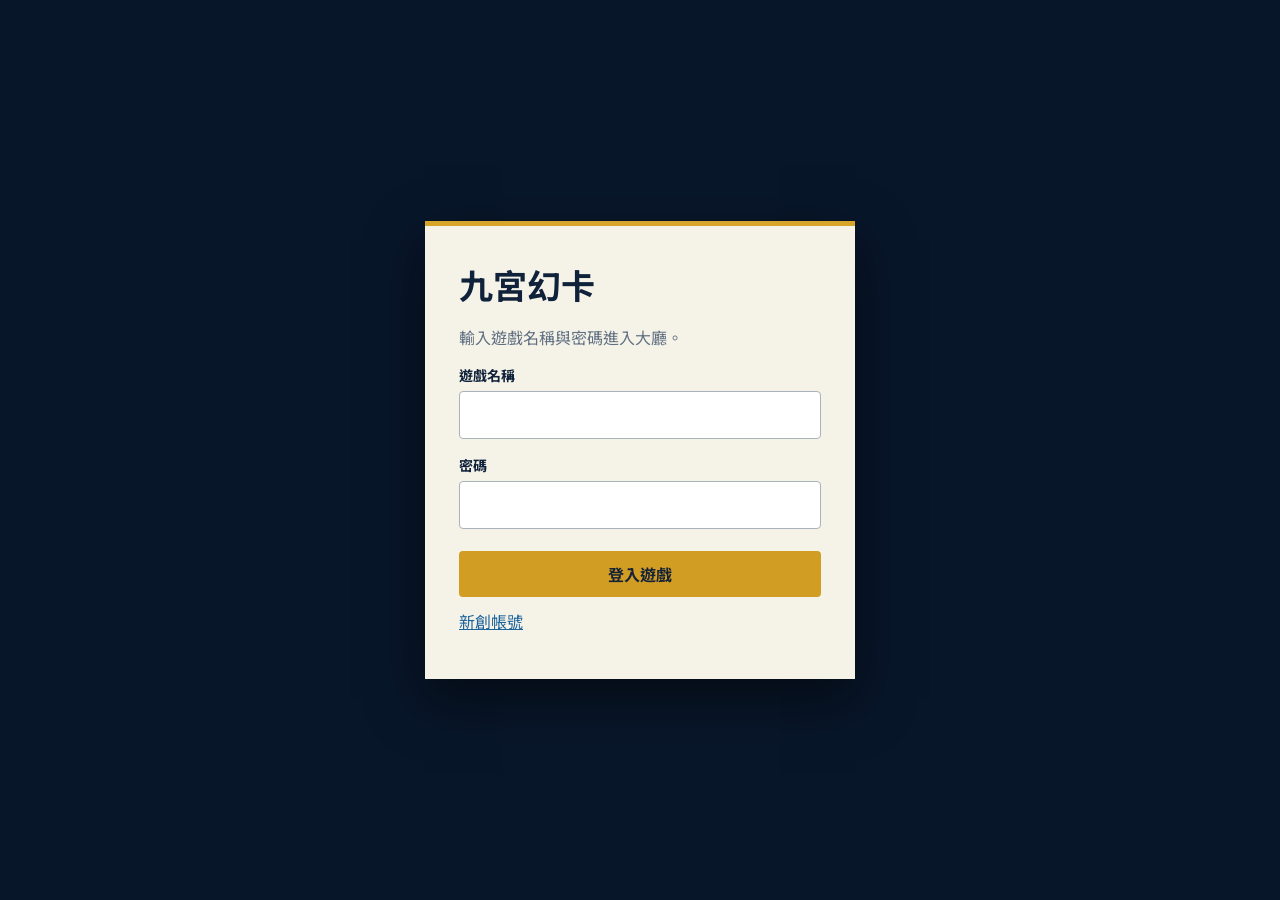
==== src/main/resources/static/index.html @ 582e657a "Initial commit of Triple Triad project" ====
<!doctype html><html lang="zh-Hant"><head><meta charset="utf-8"><meta name="viewport" content="width=device-width,initial-scale=1"><title>九宮幻卡</title><link rel="stylesheet" href="style.css"></head><body>
<main id="app"></main><div id="toast" role="status"></div><script src="app.js"></script>
</body></html>
---- src/main/resources/static/style.css ----
@import url('https://fonts.googleapis.com/css2?family=Noto+Sans+TC:wght@400;500;700;900&display=swap');
:root{--ink:#10213a;--navy:#08162a;--paper:#f5f2e8;--gold:#d8a52b;--red:#b8433c;--blue:#3c77aa;--line:#c8c7c0;--muted:#607080}*{box-sizing:border-box}body{margin:0;background:#e8e9e5;color:var(--ink);font-family:'Noto Sans TC',sans-serif}button,input,select{font:inherit}button{cursor:pointer}.top{background:var(--navy);color:#fff;padding:18px max(22px,calc((100% - 1160px)/2));border-bottom:4px solid var(--gold);display:flex;align-items:center;justify-content:space-between}.brand{font-size:26px;font-weight:900;color:#f6ca4a;letter-spacing:0}.brand small{display:block;color:#d2d9e4;font-size:12px;font-weight:400}.shell{max-width:1160px;margin:0 auto;padding:30px 22px}.auth{min-height:100vh;background:var(--navy);display:grid;place-items:center;padding:24px}.auth-panel{width:min(430px,100%);background:var(--paper);border-top:5px solid var(--gold);padding:34px;box-shadow:0 20px 50px #0008}.auth-panel h1{margin:0;font-size:34px}.auth-panel p{color:var(--muted)}label{font-weight:700;font-size:14px;display:block;margin:16px 0 6px}input,select{border:1px solid #aab2ba;border-radius:4px;padding:11px;width:100%;background:#fff}.primary,.secondary,.danger{border:0;border-radius:4px;padding:11px 16px;font-weight:700}.primary{background:#d19d22;color:#162238}.secondary{background:#e1e5e9;color:var(--ink)}.danger{background:var(--red);color:#fff}.wide{width:100%;margin-top:22px}.linkbtn{border:0;background:none;color:#1c639b;text-decoration:underline;padding:12px 0}.menu-grid{display:grid;grid-template-columns:repeat(4,1fr);gap:16px;margin-top:34px}.menu{min-height:180px;background:#fff;border:1px solid var(--line);border-top:4px solid var(--gold);padding:22px;text-align:left}.menu b{font-size:20px;display:block;margin-top:38px}.menu span{color:var(--muted);font-size:13px}.section-head{display:flex;align-items:center;justify-content:space-between;margin:22px 0}.section-head h2{margin:0}.panel{background:#fff;border:1px solid var(--line);padding:20px}.room-list{display:grid;gap:10px}.room{border:1px solid var(--line);padding:15px;display:flex;align-items:center;gap:15px}.room strong{display:block}.room small{color:var(--muted)}.room .primary{margin-left:auto}.split{display:grid;grid-template-columns:1fr 1fr;gap:20px}.rule-list{display:grid;gap:10px}.rule{background:#fff;border:1px solid var(--line);padding:20px;text-align:left}.rule:hover,.menu:hover{border-color:#bd8510}.rule b{font-size:18px}.rule p{margin:7px 0 0;color:var(--muted);font-size:13px}.cards{display:grid;grid-template-columns:repeat(auto-fill,minmax(120px,1fr));gap:10px}.card{position:relative;aspect-ratio: .72;border:3px solid #b48117;background:#183956;color:white;padding:6px;box-shadow:inset 0 0 0 2px #e4ba46;user-select:none}.card.selected{outline:4px solid #47a46f;transform:translateY(-2px)}.card .stars{color:#ffd050;letter-spacing:1px;font-size:12px}.card h4{font-size:12px;margin:9px 0;min-height:35px}.nums{position:absolute;inset:38% 12% 13%;font-weight:900;font-size:18px}.nums i{font-style:normal;position:absolute}.nums .t{top:-25px;left:43%}.nums .r{right:-2px;top:40%}.nums .b{bottom:-25px;left:43%}.nums .l{left:-2px;top:40%}.card .element{position:absolute;bottom:5px;right:7px;font-size:11px}.game{min-height:100vh;background:#162432}.game .top{background:#08111d}.arena{max-width:1040px;margin:0 auto;padding:20px}.status{text-align:center;color:#fff;background:#101923;padding:12px;border:1px solid #55616e}.timer{color:#ffd14d;font-weight:900}.battle-layout{display:grid;grid-template-columns:180px 1fr 180px;gap:20px;align-items:center;margin-top:20px}.fighter{background:#101923;color:#fff;border:1px solid #56616c;padding:16px;text-align:center}.avatar{width:78px;height:78px;border-radius:50%;background:#405d7d;margin:10px auto;border:3px solid var(--gold);display:grid;place-items:center;font-size:36px}.board{display:grid;grid-template-columns:repeat(3,1fr);gap:6px;background:#071018;padding:8px;aspect-ratio:1}.cell{background:#263443;border:1px solid #5b6871;position:relative;display:grid;place-items:center}.cell .card{width:88%;height:auto}.hand{display:grid;grid-template-columns:repeat(5,1fr);gap:8px;margin-top:20px}.hand .card{cursor:pointer}.hand .card.used{opacity:.22;pointer-events:none}.dialog{position:fixed;inset:0;background:#0008;display:grid;place-items:center;padding:20px}.dialog .panel{width:min(500px,100%)}#toast{position:fixed;right:18px;bottom:18px;background:#13263d;color:#fff;padding:12px 16px;display:none;border-left:4px solid var(--gold)}@media(max-width:720px){.menu-grid{grid-template-columns:1fr 1fr}.split,.battle-layout{grid-template-columns:1fr}.fighter{display:flex;align-items:center;justify-content:center;gap:12px}.avatar{margin:0}.battle-layout .fighter:last-child{order:3}.board{max-width:480px;width:100%;margin:auto}.top{padding:14px 18px}.brand{font-size:22px}.hand .card h4{font-size:10px}.shell{padding:20px 15px}.room{align-items:flex-start;flex-wrap:wrap}.room .primary{margin-left:0}}
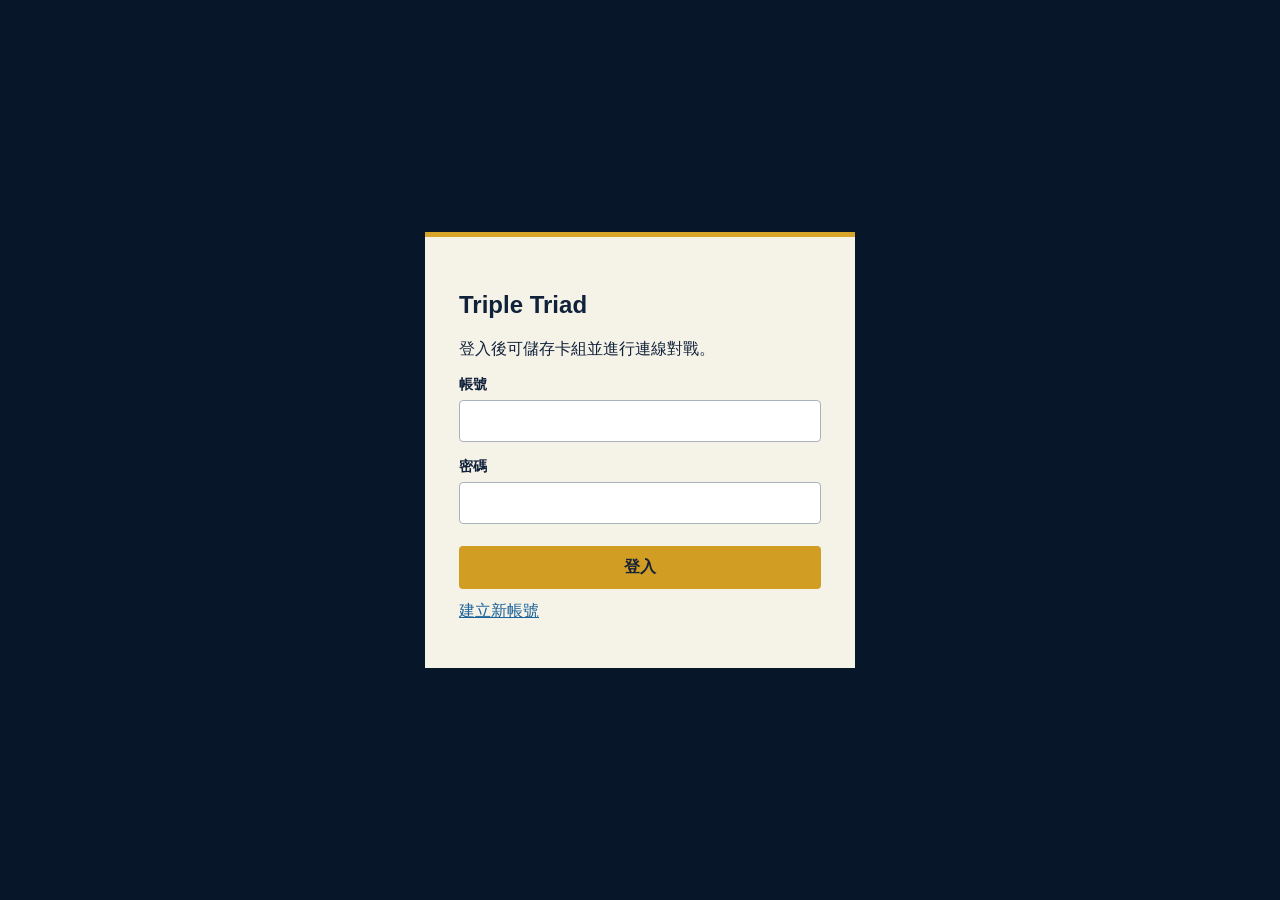
==== commit f9aa325b: "Version_2" ====
--- a/src/main/resources/static/index.html
+++ b/src/main/resources/static/index.html
@@ -1,3 +1,3 @@
 <!doctype html><html lang="zh-Hant"><head><meta charset="utf-8"><meta name="viewport" content="width=device-width,initial-scale=1"><title>九宮幻卡</title><link rel="stylesheet" href="style.css"></head><body>
-<main id="app"></main><div id="toast" role="status"></div><script src="app.js"></script>
+<main id="app"></main><div id="toast" role="status"></div><script src="app.js?v=20260808-7"></script>
 </body></html>
--- a/src/main/resources/static/style.css
+++ b/src/main/resources/static/style.css
@@ -1,2 +1 @@
-@import url('https://fonts.googleapis.com/css2?family=Noto+Sans+TC:wght@400;500;700;900&display=swap');
-:root{--ink:#10213a;--navy:#08162a;--paper:#f5f2e8;--gold:#d8a52b;--red:#b8433c;--blue:#3c77aa;--line:#c8c7c0;--muted:#607080}*{box-sizing:border-box}body{margin:0;background:#e8e9e5;color:var(--ink);font-family:'Noto Sans TC',sans-serif}button,input,select{font:inherit}button{cursor:pointer}.top{background:var(--navy);color:#fff;padding:18px max(22px,calc((100% - 1160px)/2));border-bottom:4px solid var(--gold);display:flex;align-items:center;justify-content:space-between}.brand{font-size:26px;font-weight:900;color:#f6ca4a;letter-spacing:0}.brand small{display:block;color:#d2d9e4;font-size:12px;font-weight:400}.shell{max-width:1160px;margin:0 auto;padding:30px 22px}.auth{min-height:100vh;background:var(--navy);display:grid;place-items:center;padding:24px}.auth-panel{width:min(430px,100%);background:var(--paper);border-top:5px solid var(--gold);padding:34px;box-shadow:0 20px 50px #0008}.auth-panel h1{margin:0;font-size:34px}.auth-panel p{color:var(--muted)}label{font-weight:700;font-size:14px;display:block;margin:16px 0 6px}input,select{border:1px solid #aab2ba;border-radius:4px;padding:11px;width:100%;background:#fff}.primary,.secondary,.danger{border:0;border-radius:4px;padding:11px 16px;font-weight:700}.primary{background:#d19d22;color:#162238}.secondary{background:#e1e5e9;color:var(--ink)}.danger{background:var(--red);color:#fff}.wide{width:100%;margin-top:22px}.linkbtn{border:0;background:none;color:#1c639b;text-decoration:underline;padding:12px 0}.menu-grid{display:grid;grid-template-columns:repeat(4,1fr);gap:16px;margin-top:34px}.menu{min-height:180px;background:#fff;border:1px solid var(--line);border-top:4px solid var(--gold);padding:22px;text-align:left}.menu b{font-size:20px;display:block;margin-top:38px}.menu span{color:var(--muted);font-size:13px}.section-head{display:flex;align-items:center;justify-content:space-between;margin:22px 0}.section-head h2{margin:0}.panel{background:#fff;border:1px solid var(--line);padding:20px}.room-list{display:grid;gap:10px}.room{border:1px solid var(--line);padding:15px;display:flex;align-items:center;gap:15px}.room strong{display:block}.room small{color:var(--muted)}.room .primary{margin-left:auto}.split{display:grid;grid-template-columns:1fr 1fr;gap:20px}.rule-list{display:grid;gap:10px}.rule{background:#fff;border:1px solid var(--line);padding:20px;text-align:left}.rule:hover,.menu:hover{border-color:#bd8510}.rule b{font-size:18px}.rule p{margin:7px 0 0;color:var(--muted);font-size:13px}.cards{display:grid;grid-template-columns:repeat(auto-fill,minmax(120px,1fr));gap:10px}.card{position:relative;aspect-ratio: .72;border:3px solid #b48117;background:#183956;color:white;padding:6px;box-shadow:inset 0 0 0 2px #e4ba46;user-select:none}.card.selected{outline:4px solid #47a46f;transform:translateY(-2px)}.card .stars{color:#ffd050;letter-spacing:1px;font-size:12px}.card h4{font-size:12px;margin:9px 0;min-height:35px}.nums{position:absolute;inset:38% 12% 13%;font-weight:900;font-size:18px}.nums i{font-style:normal;position:absolute}.nums .t{top:-25px;left:43%}.nums .r{right:-2px;top:40%}.nums .b{bottom:-25px;left:43%}.nums .l{left:-2px;top:40%}.card .element{position:absolute;bottom:5px;right:7px;font-size:11px}.game{min-height:100vh;background:#162432}.game .top{background:#08111d}.arena{max-width:1040px;margin:0 auto;padding:20px}.status{text-align:center;color:#fff;background:#101923;padding:12px;border:1px solid #55616e}.timer{color:#ffd14d;font-weight:900}.battle-layout{display:grid;grid-template-columns:180px 1fr 180px;gap:20px;align-items:center;margin-top:20px}.fighter{background:#101923;color:#fff;border:1px solid #56616c;padding:16px;text-align:center}.avatar{width:78px;height:78px;border-radius:50%;background:#405d7d;margin:10px auto;border:3px solid var(--gold);display:grid;place-items:center;font-size:36px}.board{display:grid;grid-template-columns:repeat(3,1fr);gap:6px;background:#071018;padding:8px;aspect-ratio:1}.cell{background:#263443;border:1px solid #5b6871;position:relative;display:grid;place-items:center}.cell .card{width:88%;height:auto}.hand{display:grid;grid-template-columns:repeat(5,1fr);gap:8px;margin-top:20px}.hand .card{cursor:pointer}.hand .card.used{opacity:.22;pointer-events:none}.dialog{position:fixed;inset:0;background:#0008;display:grid;place-items:center;padding:20px}.dialog .panel{width:min(500px,100%)}#toast{position:fixed;right:18px;bottom:18px;background:#13263d;color:#fff;padding:12px 16px;display:none;border-left:4px solid var(--gold)}@media(max-width:720px){.menu-grid{grid-template-columns:1fr 1fr}.split,.battle-layout{grid-template-columns:1fr}.fighter{display:flex;align-items:center;justify-content:center;gap:12px}.avatar{margin:0}.battle-layout .fighter:last-child{order:3}.board{max-width:480px;width:100%;margin:auto}.top{padding:14px 18px}.brand{font-size:22px}.hand .card h4{font-size:10px}.shell{padding:20px 15px}.room{align-items:flex-start;flex-wrap:wrap}.room .primary{margin-left:0}}
+:root{--ink:#10213a;--navy:#08162a;--paper:#f5f2e8;--gold:#d8a52b;--red:#b8433c;--blue:#3c77aa;--line:#c8c7c0;--muted:#607080}*{box-sizing:border-box}body{margin:0;background:#e8e9e5;color:var(--ink);font-family:Arial,sans-serif}button,input,select{font:inherit}button{cursor:pointer}.top{background:var(--navy);color:#fff;padding:18px max(22px,calc((100% - 1160px)/2));border-bottom:4px solid var(--gold);display:flex;align-items:center;justify-content:space-between}.brand{font-size:26px;font-weight:900;color:#f6ca4a}.brand small,.room small{display:block;color:#d2d9e4;font-size:12px;font-weight:400}.shell{max-width:1160px;margin:auto;padding:30px 22px}.auth{min-height:100vh;background:var(--navy);display:grid;place-items:center;padding:24px}.auth-panel{width:min(430px,100%);background:var(--paper);border-top:5px solid var(--gold);padding:34px}label{font-weight:700;font-size:14px;display:block;margin:16px 0 6px}input,select{border:1px solid #aab2ba;border-radius:4px;padding:11px;width:100%;background:#fff}.primary,.secondary,.danger{border:0;border-radius:4px;padding:11px 16px;font-weight:700}.primary{background:#d19d22;color:#162238}.secondary{background:#e1e5e9;color:var(--ink)}.danger{background:var(--red);color:#fff}.wide{width:100%;margin-top:22px}.linkbtn{border:0;background:none;color:#1c639b;text-decoration:underline;padding:12px 0}.menu-grid{display:grid;grid-template-columns:repeat(4,1fr);gap:16px;margin-top:34px}.menu{min-height:180px;background:#fff;border:1px solid var(--line);border-top:4px solid var(--gold);padding:22px;text-align:left}.menu b{font-size:20px;display:block;margin-top:38px}.menu span,.rule p{color:var(--muted);font-size:13px}.section-head{display:flex;align-items:center;justify-content:space-between;margin:22px 0}.panel{background:#fff;border:1px solid var(--line);padding:20px}.room-list,.rule-list{display:grid;gap:10px}.room{background:#fff;border:1px solid var(--line);padding:15px;display:flex;align-items:center;gap:15px}.room .primary{margin-left:auto}.rule{background:#fff;border:1px solid var(--line);padding:20px;text-align:left}.rule:hover,.menu:hover{border-color:#bd8510}.rule b{font-size:18px}.diagram,.example-card{display:inline-block;margin-top:12px;padding:9px 14px;background:#152b42;color:#fff;border:2px solid var(--gold);font-weight:700}.ready-grid{display:grid;grid-template-columns:1fr 1fr;gap:12px;margin:16px 0}.ready-grid>div{padding:14px;border:2px solid}.ready-grid .blue{border-color:var(--blue)}.ready-grid .red{border-color:var(--red)}.cards{display:grid;grid-template-columns:repeat(auto-fill,minmax(120px,1fr));gap:10px}.card{position:relative;aspect-ratio:.72;border:3px solid #b48117;background:#183956;color:#fff;padding:6px;box-shadow:inset 0 0 0 2px #e4ba46;user-select:none}.card.selected{outline:4px solid #47a46f;transform:translateY(-2px)}.stars{color:#ffd050;font-size:12px}.card h4{font-size:12px;margin:9px 0}.nums{position:absolute;inset:38% 12% 13%;font-weight:900;font-size:18px}.nums i{font-style:normal;position:absolute}.nums .t{top:-25px;left:43%}.nums .r{right:-2px;top:40%}.nums .b{bottom:-25px;left:43%}.nums .l{left:-2px;top:40%}.game{min-height:100vh;background:#162432}.arena{max-width:1040px;margin:auto;padding:20px}.status,.coin{text-align:center;color:#fff;background:#101923;padding:12px;border:1px solid #55616e}.timer{color:#ffd14d;font-weight:900}.coin i{font-style:normal;display:inline-block;margin:0 3px;padding:4px 8px;border-radius:50%;color:#fff}.coin .blue{background:var(--blue)}.coin .red{background:var(--red)}.battle-layout{display:grid;grid-template-columns:180px 1fr 180px;gap:20px;align-items:center;margin-top:20px}.fighter{background:#101923;color:#fff;border:2px solid #56616c;padding:16px;text-align:center}.fighter.blue{border-color:var(--blue)}.fighter.red{border-color:var(--red)}.board{display:grid;grid-template-columns:repeat(3,1fr);gap:6px;background:#071018;padding:8px;aspect-ratio:1}.cell{min-width:0;min-height:0;background:#263443;border:1px solid #5b6871;position:relative;display:grid;place-items:center}.cell .card{width:88%;height:auto}.card.enemy{background:#7d3637}.hand{display:grid;grid-template-columns:repeat(5,1fr);gap:8px;margin-top:20px}.hand .card{cursor:pointer}.hand .used{position:relative;opacity:.5;pointer-events:none}.hand .used:after{content:'X';position:absolute;inset:0;display:grid;place-items:center;color:#f33;font-size:70px;font-weight:900;text-shadow:1px 1px #fff}.result{margin:70px auto;text-align:center;max-width:480px}.draw-screen{margin:80px auto;text-align:center;color:#fff}.draw-cards{display:flex;justify-content:center;gap:20px;margin:32px 0}.draw-card{width:130px;height:185px;border:4px solid #e4ba46;border-radius:10px;display:grid;place-items:center;align-content:center;gap:18px;color:#fff;opacity:0;transform:rotateY(90deg);animation:flip-card .45s forwards}.draw-card span{font-size:56px}.draw-card.blue{background:var(--blue)}.draw-card.red{background:var(--red)}@keyframes flip-card{to{opacity:1;transform:rotateY(0)}}#toast{position:fixed;right:18px;bottom:18px;background:#13263d;color:#fff;padding:12px 16px;display:none;border-left:4px solid var(--gold)}@media(max-width:720px){.menu-grid{grid-template-columns:1fr 1fr}.battle-layout{grid-template-columns:1fr}.board{max-width:480px;width:100%;margin:auto}.fighter{display:flex;justify-content:center}.top{padding:14px 18px}.brand{font-size:22px}.shell{padding:20px 15px}.room{align-items:flex-start;flex-wrap:wrap}.ready-grid{grid-template-columns:1fr}.hand .card h4{font-size:9px}}
